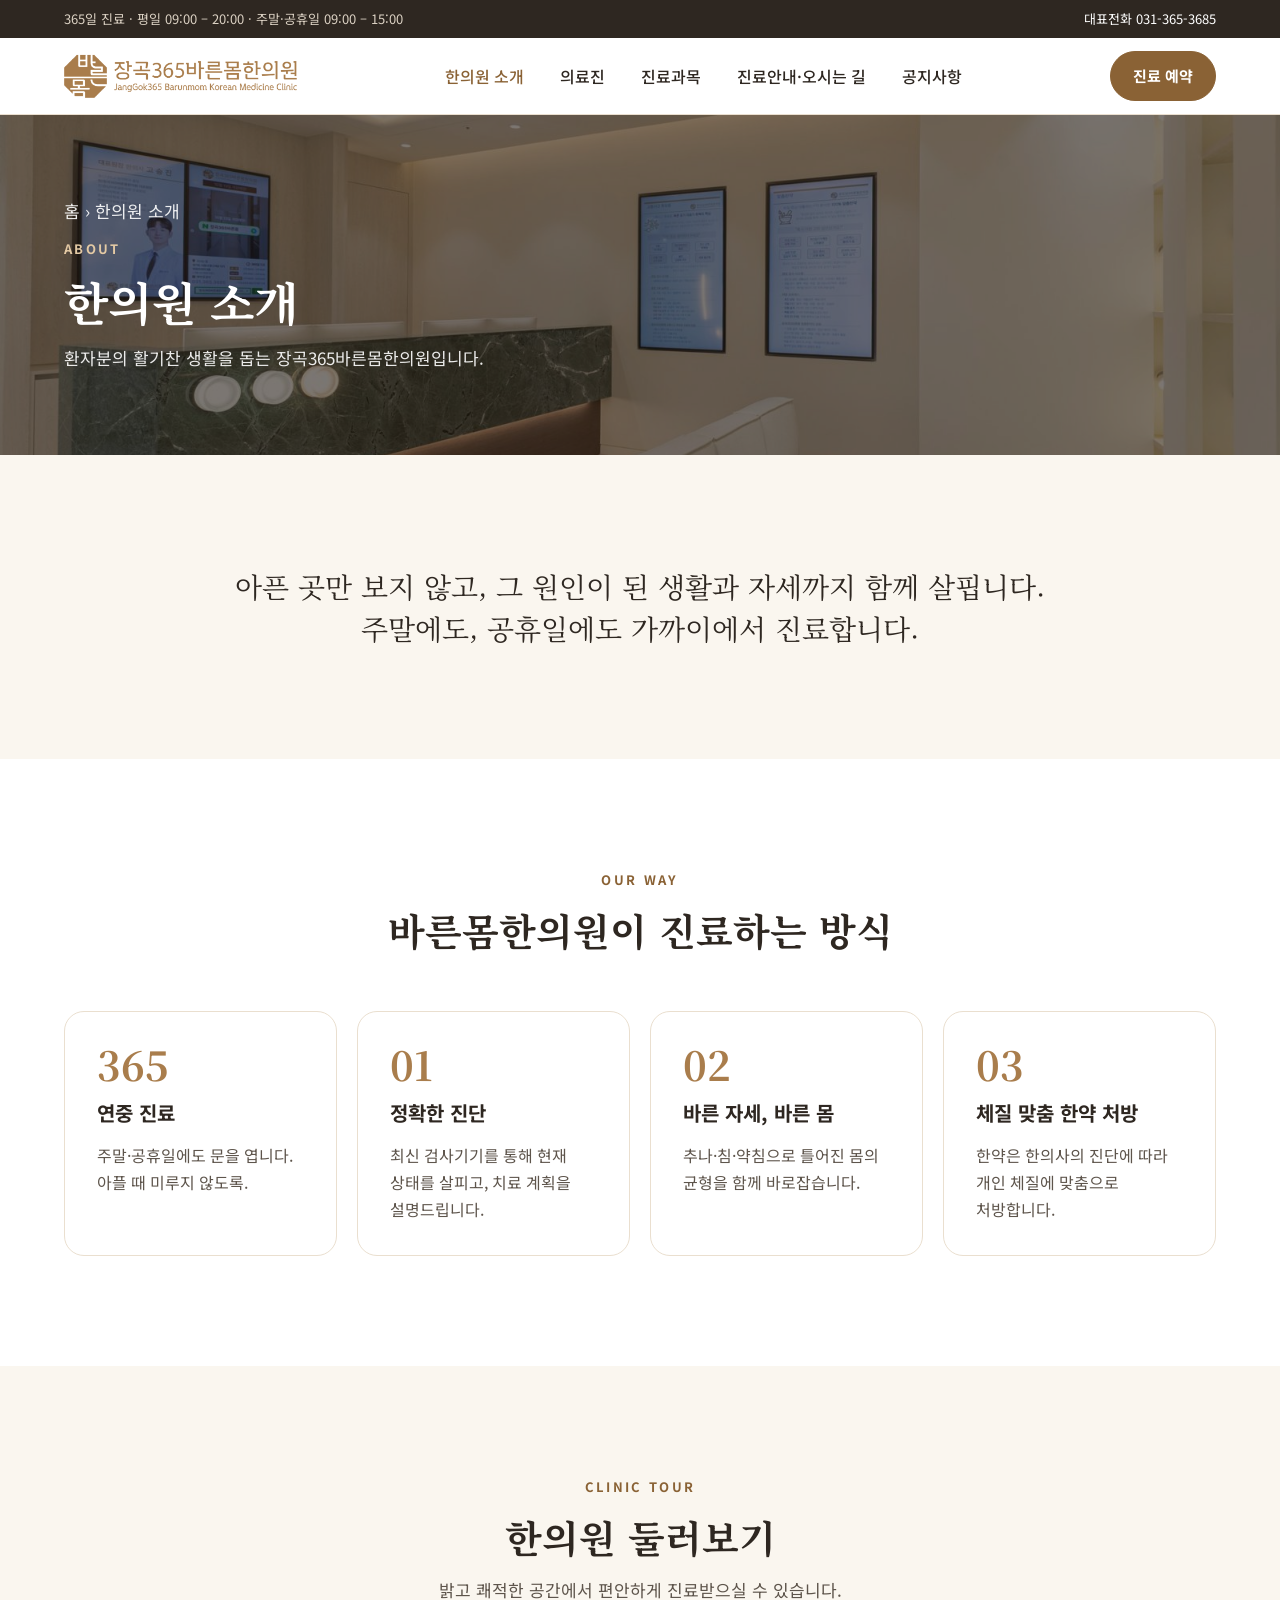
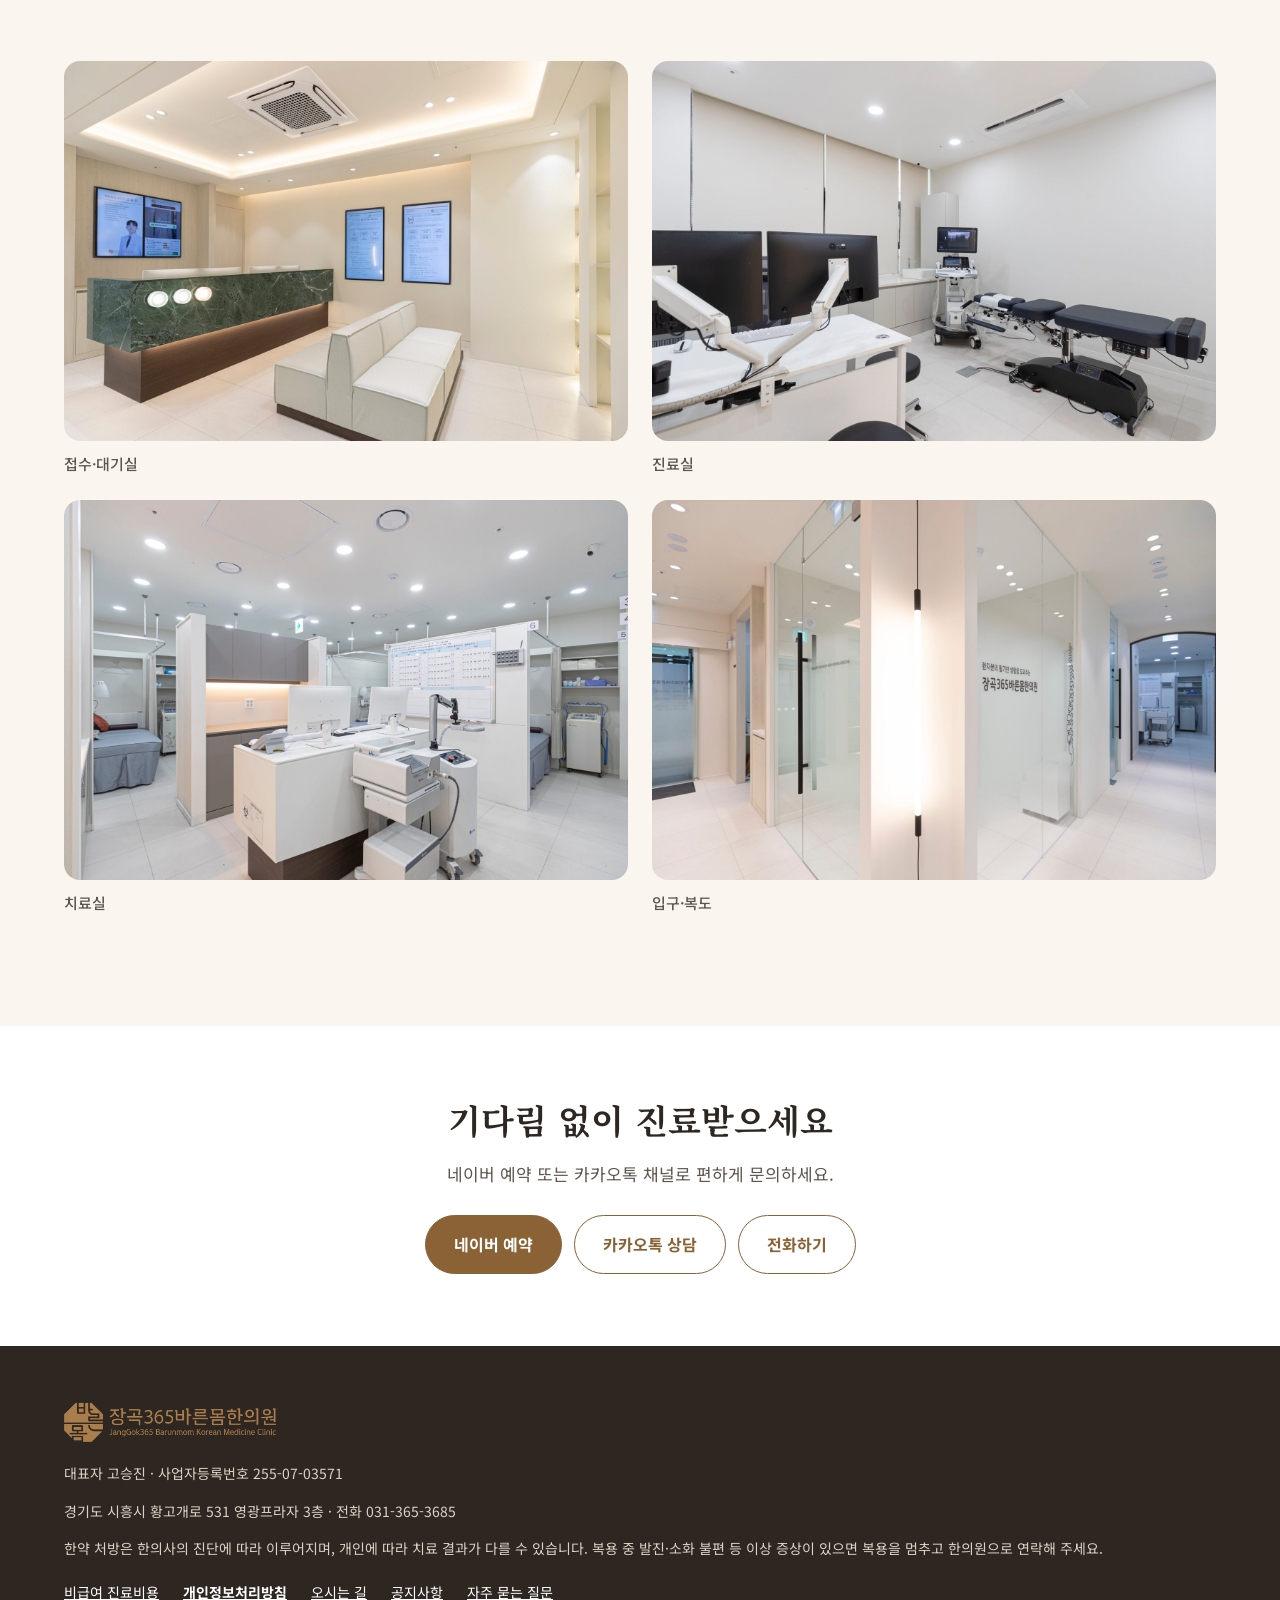
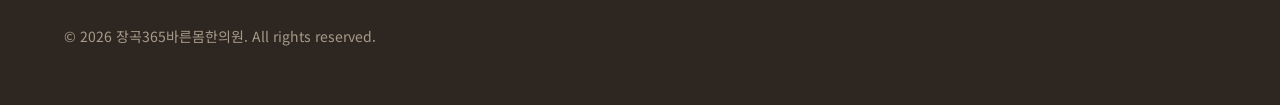
==== about.html @ 6cead95f "장곡365바른몸한의원 홈페이지 첫 업로드 Co-Authored-By: Claude Opus 5.5 <noreply@anthropic.com> Claude-Session: https" ====
<!doctype html>
<html lang="ko">
<head>
<meta charset="utf-8">
<meta name="viewport" content="width=device-width, initial-scale=1">
<title>한의원 소개 | 시흥 장곡동 장곡365바른몸한의원</title>
<meta name="description" content="장곡365바른몸한의원 소개. 365일 진료, 체질 맞춤 진료, 바른 자세와 바른 몸.">
<meta property="og:type" content="website">
<meta property="og:title" content="한의원 소개 | 시흥 장곡동 장곡365바른몸한의원">
<meta property="og:description" content="장곡365바른몸한의원 소개. 365일 진료, 체질 맞춤 진료, 바른 자세와 바른 몸.">
<meta property="og:image" content="images/hero.jpg">
<link rel="icon" type="image/png" href="favicon.png">
<link rel="apple-touch-icon" href="apple-touch-icon.png">
<link rel="preconnect" href="https://fonts.googleapis.com">
<link rel="preconnect" href="https://fonts.gstatic.com" crossorigin>
<link href="https://fonts.googleapis.com/css2?family=Noto+Sans+KR:wght@400;500;700&family=Noto+Serif+KR:wght@500;700&display=swap" rel="stylesheet">
<link rel="stylesheet" href="style.css">
<script src="main.js" defer></script>
<script type="application/ld+json">{"@context": "https://schema.org", "@type": "MedicalClinic", "@id": "https://seungjin0226-design.github.io/homepage/#clinic", "name": "장곡365바른몸한의원", "url": "https://seungjin0226-design.github.io/homepage/", "telephone": "+82-31-365-3685"}</script>
<link rel="canonical" href="https://seungjin0226-design.github.io/homepage/about.html">
</head>
<body>
<div class="topbar"><div class="wrap">
<span>365일 진료 · 평일 09:00 – 20:00 · 주말·공휴일 09:00 – 15:00</span>
<a href="tel:0313653685">대표전화 031-365-3685</a>
</div></div>
<header class="site-header"><div class="wrap">
<a class="logo" href="index.html"><img src="images/logo.png" alt="장곡365바른몸한의원 홈"></a>
<nav aria-label="주 메뉴"><ul class="gnb">
<li><a href="about.html" aria-current="page">한의원 소개</a></li>
<li><a href="doctor.html">의료진</a></li>
<li><a href="care-pain.html">진료과목</a><ul class="sub"><li><a href="care-pain.html">통증·추나</a></li><li><a href="care-accident.html">교통사고 치료</a></li><li><a href="care-diet.html">다이어트</a></li><li><a href="care-skin.html">피부 클리닉</a></li><li><a href="care-constitution.html">체질·보약</a></li><li><a href="care-women.html">여성·산후 관리</a></li><li><a href="care-growth.html">소아 성장 클리닉</a></li></ul></li>
<li><a href="location.html">진료안내·오시는 길</a></li>
<li><a href="notice.html">공지사항</a></li>
</ul></nav>
<a class="btn btn-main header-cta" href="https://booking.naver.com/booking/13/bizes/1511039" target="_blank" rel="noopener">진료 예약</a>
<button class="menu-btn" type="button" aria-label="메뉴 열기" aria-expanded="false" aria-controls="mobile-nav">
<svg width="24" height="24" viewBox="0 0 24 24" fill="none" stroke="currentColor" stroke-width="2" stroke-linecap="round" aria-hidden="true"><path d="M4 7h16M4 12h16M4 17h16"/></svg>
</button>
</div></header>
<nav id="mobile-nav" class="mobile-nav" aria-label="휴대폰 메뉴">
<a href="index.html">홈</a>
<a href="about.html">한의원 소개</a>
<a href="doctor.html">의료진</a>
<a href="care-pain.html">진료과목</a>
<div class="subs"><a href="care-pain.html">통증·추나</a><a href="care-accident.html">교통사고 치료</a><a href="care-diet.html">다이어트</a><a href="care-skin.html">피부 클리닉</a><a href="care-constitution.html">체질·보약</a><a href="care-women.html">여성·산후 관리</a><a href="care-growth.html">소아 성장 클리닉</a></div>
<a href="location.html">진료안내·오시는 길</a>
<a href="notice.html">공지사항</a>
<a href="faq.html">자주 묻는 질문</a>
<a href="https://booking.naver.com/booking/13/bizes/1511039" target="_blank" rel="noopener">네이버 예약</a>
<a href="https://pf.kakao.com/_mDbkn" target="_blank" rel="noopener">카카오톡 상담</a>
</nav>
<main>
<section class="page-hero">
<img src="images/reception.jpg" alt="">
<div class="wrap">
<p class="crumb"><a href="index.html">홈</a> › 한의원 소개</p>
<span class="label">ABOUT</span>
<h1>한의원 소개</h1>
<p>환자분의 활기찬 생활을 돕는 장곡365바른몸한의원입니다.</p>
</div>
</section>

<section class="sec"><div class="wrap narrow">
<p class="lead reveal">아픈 곳만 보지 않고, 그 원인이 된 생활과 자세까지 함께 살핍니다.<br>주말에도, 공휴일에도 가까이에서 진료합니다.</p>
</div></section>

<section class="sec white"><div class="wrap">
<div class="head reveal"><span class="label">OUR WAY</span><h2>바른몸한의원이 진료하는 방식</h2></div>
<div class="values">
<div class="value reveal"><span class="num">365</span><h3>연중 진료</h3><p>주말·공휴일에도 문을 엽니다. 아플 때 미루지 않도록.</p></div>
<div class="value reveal"><span class="num">01</span><h3>정확한 진단</h3><p>최신 검사기기를 통해 현재 상태를 살피고, 치료 계획을 설명드립니다.</p></div>
<div class="value reveal"><span class="num">02</span><h3>바른 자세, 바른 몸</h3><p>추나·침·약침으로 틀어진 몸의 균형을 함께 바로잡습니다.</p></div>
<div class="value reveal"><span class="num">03</span><h3>체질 맞춤 한약 처방</h3><p>한약은 한의사의 진단에 따라 개인 체질에 맞춤으로 처방합니다.</p></div>
</div>
</div></section>

<section class="sec"><div class="wrap">
<div class="head reveal"><span class="label">CLINIC TOUR</span><h2>한의원 둘러보기</h2><p>밝고 쾌적한 공간에서 편안하게 진료받으실 수 있습니다.</p></div>
<div class="gallery big">
<figure class="reveal"><img src="images/reception.jpg" alt="접수·대기실"><figcaption>접수·대기실</figcaption></figure>
<figure class="reveal"><img src="images/hero.jpg" alt="진료실"><figcaption>진료실</figcaption></figure>
<figure class="reveal"><img src="images/treatment.jpg" alt="치료실"><figcaption>치료실</figcaption></figure>
<figure class="reveal"><img src="images/entrance.jpg" alt="입구와 복도"><figcaption>입구·복도</figcaption></figure>
</div>
</div></section>
<section class="sec-sm white"><div class="wrap cta reveal">
<h2>기다림 없이 진료받으세요</h2>
<p>네이버 예약 또는 카카오톡 채널로 편하게 문의하세요.</p>
<div class="btns">
<a class="btn btn-main" href="https://booking.naver.com/booking/13/bizes/1511039" target="_blank" rel="noopener">네이버 예약</a>
<a class="btn btn-line" href="https://pf.kakao.com/_mDbkn" target="_blank" rel="noopener">카카오톡 상담</a>
<a class="btn btn-line" href="tel:0313653685">전화하기</a>
</div>
</div></section>
</main>
<footer><div class="wrap">
<img class="flogo" src="images/logo.png" alt="장곡365바른몸한의원">
<p>대표자 고승진 · 사업자등록번호 255-07-03571</p>
<p>경기도 시흥시 황고개로 531 영광프라자 3층 · 전화 031-365-3685</p>
<p>한약 처방은 한의사의 진단에 따라 이루어지며, 개인에 따라 치료 결과가 다를 수 있습니다. 복용 중 발진·소화 불편 등 이상 증상이 있으면 복용을 멈추고 한의원으로 연락해 주세요.</p>
<nav aria-label="하단 메뉴">
<a href="fees.html">비급여 진료비용</a>
<a href="privacy.html" style="font-weight:700">개인정보처리방침</a>
<a href="location.html">오시는 길</a>
<a href="notice.html">공지사항</a>
<a href="faq.html">자주 묻는 질문</a>
</nav>
<p class="copy">© 2026 장곡365바른몸한의원. All rights reserved.</p>
</div></footer>
<div class="mobile-bar">
<a class="btn btn-line" href="tel:0313653685">전화하기</a>
<a class="btn btn-main" href="https://booking.naver.com/booking/13/bizes/1511039" target="_blank" rel="noopener">네이버 예약</a>
</div>
</body>
</html>
---- style.css ----
:root{
  --main:#8A6235;      /* 메인 색: 버튼, 띠 */
  --main-dark:#6E4C28;
  --gold:#A97D4C;      /* 로고 금색 */
  --bg:#FAF6EF;        /* 배경 */
  --paper:#FFFFFF;
  --text:#2E2721;      /* 글자 */
  --sub:#5E554C;       /* 보조 글자 */
  --line:#EADFCF;      /* 테두리 */
  --dark:#2E2721;
  --serif:'Noto Serif KR',serif;
  --header:76px;
}
*{box-sizing:border-box}
html{scroll-behavior:smooth}
body{margin:0;font-family:'Noto Sans KR',sans-serif;color:var(--text);background:var(--bg);line-height:1.7;word-break:keep-all;-webkit-font-smoothing:antialiased}
img{max-width:100%;display:block}
a{color:var(--main)}
h1,h2,h3{margin:0}
h1,h2{font-family:var(--serif);font-weight:700;line-height:1.3}
p{margin:0}
ul{margin:0;padding:0;list-style:none}
.wrap{max-width:1200px;margin:0 auto;padding:0 24px}
.narrow{max-width:860px}
.sec{padding:110px 0}
.sec-sm{padding:72px 0}
.white{background:var(--paper)}
.label{display:inline-block;font-size:13px;font-weight:700;color:var(--main);letter-spacing:.18em}
.bar{display:block;width:48px;height:2px;background:var(--gold)}
.head{display:flex;flex-direction:column;gap:14px;align-items:center;text-align:center;margin-bottom:56px}
.head h2{font-size:38px}
.head p{color:var(--sub);font-size:17px;max-width:620px}
.btn{display:inline-flex;align-items:center;justify-content:center;gap:8px;text-decoration:none;padding:15px 28px;border-radius:999px;font-weight:700;font-size:16px;transition:background .2s,color .2s,border-color .2s}
.btn-main{background:var(--main);color:#fff;border:1.5px solid var(--main)}
.btn-main:hover{background:var(--main-dark);border-color:var(--main-dark)}
.btn-line{background:#fff;color:var(--main);border:1.5px solid var(--main)}
.btn-line:hover{background:var(--bg)}
.btn-ghost{background:transparent;color:#fff;border:1.5px solid rgba(255,255,255,.8)}
.btn-ghost:hover{background:rgba(255,255,255,.12)}
.more{display:inline-flex;align-items:center;gap:8px;font-weight:700;text-decoration:none;color:var(--main);border-bottom:1px solid var(--gold);padding-bottom:2px}
.more:hover{color:var(--main-dark)}

/* 상단 띠 */
.topbar{background:var(--dark);color:#DCD2C4;font-size:13px}
.topbar .wrap{display:flex;flex-wrap:wrap;justify-content:space-between;gap:6px 16px;padding-top:8px;padding-bottom:8px}
.topbar a{color:#fff;text-decoration:none}

/* 헤더 */
.site-header{background:rgba(255,255,255,.97);border-bottom:1px solid var(--line);position:sticky;top:0;z-index:50;backdrop-filter:blur(6px)}
.site-header .wrap{display:flex;align-items:center;justify-content:space-between;gap:24px;height:var(--header)}
.logo img{height:44px;width:auto}
.gnb{display:flex;align-items:center;gap:36px;font-weight:500;font-size:16px}
.gnb>li{position:relative}
.gnb>li>a{display:block;text-decoration:none;color:var(--text);padding:26px 0}
.gnb>li>a:hover,.gnb>li>a[aria-current="page"]{color:var(--main)}
.gnb .sub{position:absolute;top:100%;left:50%;transform:translate(-50%,8px);background:#fff;border:1px solid var(--line);border-radius:14px;padding:10px;min-width:190px;box-shadow:0 12px 32px rgba(46,39,33,.10);opacity:0;visibility:hidden;transition:opacity .2s,transform .2s}
.gnb>li:hover .sub,.gnb>li:focus-within .sub{opacity:1;visibility:visible;transform:translate(-50%,0)}
.gnb .sub a{display:block;padding:10px 14px;border-radius:8px;text-decoration:none;color:var(--text);font-size:15px;white-space:nowrap}
.gnb .sub a:hover{background:var(--bg);color:var(--main)}
.header-cta{padding:11px 22px;font-size:15px}
.menu-btn{display:none;background:none;border:0;width:44px;height:44px;padding:10px;cursor:pointer;color:var(--text)}
.mobile-nav{display:none}

/* 메인 대표 화면 */
.hero{position:relative;min-height:calc(100svh - var(--header) - 37px);display:flex;align-items:center;color:#fff;overflow:hidden;background:#3a2f25}
.hero .slides{position:absolute;inset:0}
.hero .slides img{position:absolute;inset:0;width:100%;height:100%;object-fit:cover;opacity:0;animation:fade 18s infinite}
.hero .slides img:nth-child(1){animation-delay:0s}
.hero .slides img:nth-child(2){animation-delay:6s}
.hero .slides img:nth-child(3){animation-delay:12s}
@keyframes fade{0%{opacity:0;transform:scale(1.06)}6%{opacity:1}33%{opacity:1}40%{opacity:0;transform:scale(1)}100%{opacity:0}}
.hero::after{content:"";position:absolute;inset:0;background:linear-gradient(90deg,rgba(30,22,15,.78) 0%,rgba(30,22,15,.45) 55%,rgba(30,22,15,.15) 100%)}
.hero .wrap{position:relative;z-index:2;width:100%}
.hero-text{max-width:620px;display:flex;flex-direction:column;gap:26px}
.hero .label{color:#E3C9A4}
.hero h1{font-size:60px;line-height:1.25}
.hero h1 em{font-style:normal;color:#E3C9A4}
.hero p{font-size:19px;color:rgba(255,255,255,.9)}
.hero .btns{display:flex;flex-wrap:wrap;gap:12px;margin-top:6px}
.scroll-cue{position:absolute;left:50%;bottom:28px;transform:translateX(-50%);z-index:2;color:rgba(255,255,255,.8);font-size:12px;letter-spacing:.2em;display:flex;flex-direction:column;align-items:center;gap:8px}
.scroll-cue span{display:block;width:1px;height:36px;background:rgba(255,255,255,.6);animation:cue 2s infinite}
@keyframes cue{0%{transform:scaleY(0);transform-origin:top}50%{transform:scaleY(1);transform-origin:top}51%{transform-origin:bottom}100%{transform:scaleY(0);transform-origin:bottom}}

/* 숫자 띠 */
.stats{display:grid;grid-template-columns:repeat(4,1fr);background:var(--paper);border-bottom:1px solid var(--line)}
.stat{padding:36px 24px;text-align:center;border-right:1px solid var(--line)}
.stat:last-child{border-right:0}
.stat strong{display:block;font-family:var(--serif);font-size:30px;color:var(--main)}
.stat span{color:var(--sub);font-size:15px}

/* 인사 문구 */
.intro{text-align:center;display:flex;flex-direction:column;align-items:center;gap:24px}
.intro h2{font-size:40px}
.intro p{font-size:18px;color:var(--sub);max-width:640px}

/* 진료과목 카드 */
.cares{display:grid;grid-template-columns:repeat(4,1fr);gap:20px}
.care{position:relative;background:#fff;border:1px solid var(--line);border-radius:20px;padding:34px 30px;display:flex;flex-direction:column;gap:10px;text-decoration:none;color:var(--text);transition:transform .25s,box-shadow .25s,border-color .25s}
.care:hover{transform:translateY(-4px);box-shadow:0 16px 36px rgba(46,39,33,.10);border-color:var(--gold)}
.care .no{font-family:var(--serif);font-size:15px;color:var(--gold);font-weight:700}
.care h3{font-size:23px}
.care p{color:var(--sub)}
.care .go{margin-top:10px;font-size:14px;font-weight:700;color:var(--main)}

/* 2단 소개 */
.split{display:grid;grid-template-columns:1fr 1fr;gap:64px;align-items:center}
.split img{width:100%;border-radius:24px;object-fit:cover}
.split-text{display:flex;flex-direction:column;gap:20px}
.split-text h2{font-size:36px}
.split-text p{font-size:17px;color:var(--sub)}

/* 갤러리 */
.gallery{display:grid;grid-template-columns:repeat(4,1fr);gap:16px}
.gallery figure{margin:0;display:flex;flex-direction:column;gap:10px}
.gallery img{width:100%;height:240px;object-fit:cover;border-radius:16px}
.gallery figcaption{font-size:15px;font-weight:500;color:var(--sub)}
.gallery.big{grid-template-columns:repeat(2,1fr);gap:24px}
.gallery.big img{height:380px}

/* 진료안내 띠 */
.info{background:var(--main);color:#fff}
.info .grid{display:grid;grid-template-columns:1fr 1fr;gap:56px}
.info h2{font-size:34px;margin-bottom:22px}
.hours{width:100%;border-collapse:collapse;font-size:17px}
.hours th{text-align:left;font-weight:500;padding:14px 0}
.hours td{text-align:right;padding:14px 0}
.hours tr{border-bottom:1px solid rgba(255,255,255,.3)}
.hours tr:last-child{border-bottom:0}
.info .note{font-size:15px;opacity:.9;margin-top:14px}
.info .tel{display:inline-block;color:#fff;font-size:34px;font-weight:700;text-decoration:none;margin-top:6px}
.map{min-height:240px;border-radius:18px;background:rgba(255,255,255,.12);border:1px solid rgba(255,255,255,.35);display:flex;flex-direction:column;align-items:center;justify-content:center;gap:14px;text-align:center;padding:28px;color:#fff;text-decoration:none;transition:background .2s}
.map:hover{background:rgba(255,255,255,.2)}
.map .pill{background:#fff;color:var(--text);padding:12px 24px;border-radius:999px;font-weight:700;font-size:15px}
.addr{margin-top:18px;font-size:17px}

/* 예약 */
.cta{text-align:center;display:flex;flex-direction:column;align-items:center;gap:18px}
.cta h2{font-size:34px}
.cta p{color:var(--sub);font-size:17px}
.cta .btns{display:flex;flex-wrap:wrap;justify-content:center;gap:12px;margin-top:8px}

/* 서브 페이지 상단 */
.page-hero{position:relative;height:340px;display:flex;align-items:center;color:#fff;overflow:hidden;background:#3a2f25}
.page-hero img{position:absolute;inset:0;width:100%;height:100%;object-fit:cover}
.page-hero::after{content:"";position:absolute;inset:0;background:rgba(30,22,15,.58)}
.page-hero .wrap{position:relative;z-index:2;width:100%;display:flex;flex-direction:column;gap:12px}
.page-hero .label{color:#E3C9A4}
.page-hero h1{font-size:46px}
.page-hero p{font-size:17px;color:rgba(255,255,255,.9)}
.crumb{font-size:14px;color:rgba(255,255,255,.75)}
.crumb a{color:rgba(255,255,255,.9);text-decoration:none}
.tabs{background:#fff;border-bottom:1px solid var(--line);overflow-x:auto}
.tabs ul{display:flex;gap:4px;max-width:1200px;margin:0 auto;padding:0 16px}
.tabs a{display:block;padding:18px 16px;text-decoration:none;color:var(--sub);font-weight:500;white-space:nowrap;border-bottom:2px solid transparent}
.tabs a:hover{color:var(--main)}
.tabs a[aria-current="page"]{color:var(--main);border-bottom-color:var(--main);font-weight:700}

/* 상세 페이지 */
.lead{font-family:var(--serif);font-size:28px;line-height:1.5;text-align:center}
.checks{display:grid;grid-template-columns:repeat(2,1fr);gap:14px}
.checks li{display:flex;gap:14px;align-items:flex-start;background:#fff;border:1px solid var(--line);border-radius:14px;padding:20px 22px;font-size:17px}
.checks svg{flex:none;margin-top:3px}
.methods{display:grid;grid-template-columns:repeat(3,1fr);gap:20px}
.method{background:var(--bg);border:1px solid var(--line);border-radius:18px;padding:30px;display:flex;flex-direction:column;gap:10px}
.method h3{font-size:20px}
.method p{color:var(--sub)}
.steps{display:grid;grid-template-columns:repeat(5,1fr);gap:16px;counter-reset:s}
.step{position:relative;text-align:center;display:flex;flex-direction:column;align-items:center;gap:10px}
.step b{width:56px;height:56px;border-radius:50%;background:var(--main);color:#fff;display:flex;align-items:center;justify-content:center;font-family:var(--serif);font-size:20px}
.step h3{font-size:17px}
.step p{font-size:14px;color:var(--sub)}
.notice{background:#F3EBDD;border-radius:16px;padding:24px 28px;color:var(--sub);font-size:15px}
.notice strong{color:var(--text)}

/* 의료진 */
.doctor-photo{height:620px;object-position:center top;background:#E2E5E8}
.tags{display:flex;flex-wrap:wrap;gap:8px}
.tags li{border:1px solid var(--gold);color:var(--main);border-radius:999px;padding:6px 16px;font-size:14px;font-weight:500}
.sign{font-family:var(--serif);font-size:22px;color:var(--text)}

/* 진료 철학 */
.values{display:grid;grid-template-columns:repeat(4,1fr);gap:20px}
.value{background:#fff;border:1px solid var(--line);border-radius:20px;padding:32px;display:flex;flex-direction:column;gap:12px}
.value .num{font-family:var(--serif);font-size:40px;color:var(--gold);font-weight:700;line-height:1}
.value h3{font-size:20px}
.value p{color:var(--sub)}

/* 문서 페이지 */
.doc h2{font-size:20px;margin:36px 0 10px;font-family:'Noto Sans KR',sans-serif}
.doc p,.doc li{color:#4A4239}
.doc ul{list-style:disc;padding-left:22px}
.fee{width:100%;border-collapse:collapse;background:#fff;margin-top:24px}
.fee th,.fee td{border:1px solid var(--line);padding:12px 14px;text-align:left}
.fee th{background:#F3EBDD}
.fee td.price{text-align:right;white-space:nowrap}



/* 다이어트 (린다이어트) */
.duo{display:grid;grid-template-columns:1fr 1fr;gap:20px;max-width:860px;margin:0 auto}
.duo-card{background:#fff;border:1px solid var(--line);border-radius:22px;padding:40px 32px;text-align:center;display:flex;flex-direction:column;gap:14px;align-items:center}
.duo-no{font-family:var(--serif);font-size:18px;color:#fff;background:var(--gold);border-radius:999px;padding:4px 18px}
.duo-card h3{font-family:var(--serif);font-size:24px;line-height:1.45}
.duo-foot{text-align:center;color:var(--sub);font-size:17px;max-width:640px;margin:32px auto 0}
.flow3{display:grid;grid-template-columns:repeat(3,1fr);gap:20px}
.flow-step{display:flex;gap:16px;align-items:flex-start;background:var(--bg);border:1px solid var(--line);border-radius:18px;padding:24px}
.flow-step b{flex:none;width:44px;height:44px;border-radius:50%;background:var(--main);color:#fff;display:flex;align-items:center;justify-content:center;font-family:var(--serif)}
.flow-step h3{font-size:18px;margin-bottom:4px}
.flow-step p{color:var(--sub);font-size:15px}
.videos{display:grid;grid-template-columns:1fr 1fr;gap:24px}
.video{aspect-ratio:16/9;border-radius:18px;overflow:hidden;background:#2E2721}
.video iframe{width:100%;height:100%;border:0;display:block}
.center{text-align:center}
@media (max-width:860px){.duo,.flow3,.videos{grid-template-columns:1fr}.duo-card{padding:28px 20px}.duo-card h3{font-size:20px}}


/* 공지사항 */
.notice-strip{background:#fff;border:1px solid var(--line);border-radius:22px;padding:32px 36px;display:grid;grid-template-columns:220px 1fr;gap:24px;align-items:start}
.ns-head{display:flex;flex-direction:column;gap:8px;align-items:flex-start}
.ns-head h2{font-size:28px}
.n-list{display:flex;flex-direction:column}
.n-list li a,.n-item summary{display:flex;justify-content:space-between;gap:16px;align-items:center;padding:16px 4px;border-bottom:1px solid var(--line);text-decoration:none;color:var(--text);min-height:44px}
.n-list li:last-child a{border-bottom:0}
.n-list li a:hover .n-title{color:var(--main)}
.n-title{font-weight:500}
.n-date{color:var(--sub);font-size:14px;white-space:nowrap}
.pin{display:inline-block;background:var(--main);color:#fff;font-size:12px;font-weight:700;border-radius:6px;padding:2px 8px;margin-right:8px;vertical-align:2px}
.n-page{border-top:2px solid var(--text)}
.n-item summary{cursor:pointer;list-style:none;font-size:17px;padding:20px 8px}
.n-item summary::-webkit-details-marker{display:none}
.n-item[open] summary{background:var(--bg)}
.n-body{padding:24px 8px 32px;border-bottom:1px solid var(--line);color:#4A4239;display:flex;flex-direction:column;gap:12px}
@media (max-width:860px){.notice-strip{grid-template-columns:1fr;padding:24px 20px}.ns-head{flex-direction:row;align-items:center;justify-content:space-between;width:100%}.ns-head .label{display:none}.ns-head h2{font-size:22px}.n-list li a,.n-item summary{flex-direction:column;align-items:flex-start;gap:4px}}


/* 성장 클리닉 */
.poster{border-radius:18px;border:1px solid var(--line);box-shadow:0 16px 40px rgba(46,39,33,.10);background:#fff}
.test{background:#fff;border:1px solid var(--line);border-left:0;border-radius:16px;padding:20px 24px;display:flex;flex-direction:column;gap:6px}
.test h3{font-size:19px;color:var(--main)}
.test p{font-size:16px}


/* 치료 소개 (사진) */
.tr-list{display:flex;flex-direction:column;gap:40px}
.tr-row{display:grid;grid-template-columns:1.15fr 1fr;gap:56px;align-items:center}
.tr-row img{width:100%;height:380px;object-fit:cover;border-radius:22px}
.tr-row.flip{grid-template-columns:1fr 1.15fr}
.tr-row.flip img{order:2}
.tr-text{display:flex;flex-direction:column;gap:12px}
.tr-no{font-family:var(--serif);font-size:44px;color:var(--gold);font-weight:700;line-height:1}
.tr-text h3{font-family:var(--serif);font-size:30px}
.tr-text p{font-size:17px;color:var(--sub)}
.tr-sub{font-size:15px!important;color:var(--main)!important;font-weight:500}
@media (max-width:860px){.tr-row,.tr-row.flip{grid-template-columns:1fr;gap:20px}.tr-row.flip img{order:0}.tr-row img{height:240px}.tr-text h3{font-size:24px}.tr-no{font-size:34px}.tr-list{gap:48px}}


/* 교통사고 증상 */
.syms{display:grid;grid-template-columns:repeat(3,1fr);gap:16px}
.sym{background:var(--bg);border:1px solid var(--line);border-radius:18px;padding:26px 28px;display:flex;flex-direction:column;gap:6px;border-top:3px solid var(--gold)}
.sym h3{font-size:19px}
.sym p{color:var(--sub);font-size:15px}
@media (max-width:860px){.syms{grid-template-columns:repeat(2,1fr);gap:12px}.sym{padding:18px}}


/* 의료진 */
.docs{display:grid;grid-template-columns:repeat(2,minmax(0,380px));justify-content:center;gap:28px}
.doc-card{background:#fff;border:1px solid var(--line);border-radius:22px;overflow:hidden;text-decoration:none;color:var(--text);transition:transform .25s,box-shadow .25s}
.doc-card:hover{transform:translateY(-4px);box-shadow:0 16px 36px rgba(46,39,33,.10)}
.doc-card img{width:100%;height:440px;object-fit:cover;object-position:center top;background:#E2E5E8}
.doc-card div{padding:22px 26px;display:flex;align-items:baseline;gap:12px}
.doc-role{color:var(--main);font-weight:700;font-size:15px}
.doc-card h3{font-family:var(--serif);font-size:26px}
.flip-split img{order:2}
@media (max-width:860px){.docs{grid-template-columns:1fr 1fr;gap:12px}.doc-card img{height:240px}.doc-card div{padding:14px;flex-direction:column;gap:2px}.doc-card h3{font-size:20px}.flip-split img{order:0}}


/* 원내 후기 안내 */
.rv-wall{display:grid;grid-template-columns:repeat(4,1fr);gap:14px;position:relative}
.rv-card{border-radius:14px;overflow:hidden;border:1px solid var(--line);background:#eee;aspect-ratio:4/3}
.rv-card img{width:100%;height:100%;object-fit:cover}
.rv-card:nth-child(n+9){display:none}
.rv-note{text-align:center;color:var(--sub);font-size:14px;margin-top:20px}
@media (max-width:860px){.rv-wall{grid-template-columns:repeat(2,1fr);gap:10px}.rv-card:nth-child(n+7){display:none}}

.faq .n-item summary{justify-content:flex-start}
.q{display:inline-flex;align-items:center;justify-content:center;width:28px;height:28px;border-radius:50%;background:var(--main);color:#fff;font-family:var(--serif);font-size:14px;margin-right:12px;flex:none}
.faq .n-title{display:flex;align-items:center}
.faq .n-body{padding-left:48px}


/* 피부 클리닉 장비 */
.devs{display:grid;grid-template-columns:1fr 1fr;gap:28px;align-items:start}
.dev{background:var(--bg);border:1px solid var(--line);border-radius:24px;padding:40px 36px;display:flex;flex-direction:column;gap:16px;position:relative}
.dev-top{display:flex;flex-direction:column;gap:6px;align-items:flex-start}
.dev-tag{font-size:13px;font-weight:700;color:var(--main);letter-spacing:.1em}
.dev h3{font-family:var(--serif);font-size:32px}
.dev-en{color:var(--sub);font-size:14px}
.dev-lead{font-size:16px;color:var(--text)}
.dev h4{font-size:16px;margin:8px 0 0;color:var(--main)}
.dev-list{display:flex;flex-direction:column;gap:10px}
.dev-list li{display:flex;gap:10px;align-items:flex-start;font-size:15px}
.dev-list svg{flex:none;margin-top:2px}
.dev-info{margin:0;display:flex;flex-direction:column;border-top:1px solid var(--line)}
.dev-info div{display:grid;grid-template-columns:72px 1fr;gap:12px;padding:10px 0;border-bottom:1px solid var(--line);font-size:15px}
.dev-info dt{font-weight:700}
.dev-info dd{margin:0;color:var(--sub)}
.dev .btn{align-self:flex-start;margin-top:8px}
.soon{position:absolute;top:28px;right:28px;background:#2E2721;color:#fff;font-size:13px;font-weight:700;border-radius:999px;padding:6px 14px}
.dev-soon{background:#fff}
.soon-note{background:#F3EBDD;border-radius:12px;padding:14px 16px;font-size:15px;color:var(--text)}
.steps4{grid-template-columns:repeat(4,1fr)}
@media (max-width:860px){.devs{grid-template-columns:1fr}.dev{padding:28px 22px}.dev h3{font-size:26px}.soon{top:22px;right:20px}.steps4{grid-template-columns:1fr}}


/* 온다 리프팅 */
.onda-hero{display:grid;grid-template-columns:1fr 1.1fr;gap:64px;align-items:center}
.onda-visual{position:relative;height:540px;border-radius:28px;background:radial-gradient(circle at 50% 45%,#FFFFFF 0%,#F3EBDD 55%,#E6D8C2 100%);display:flex;align-items:center;justify-content:center;overflow:hidden}
.onda-word{position:absolute;top:50%;left:50%;transform:translate(-50%,-55%);font-family:var(--serif);font-size:170px;font-weight:500;color:rgba(169,125,76,.16);letter-spacing:.02em;white-space:nowrap}
.onda-visual img{position:relative;height:88%;width:auto;filter:drop-shadow(0 24px 28px rgba(46,39,33,.22))}
.onda-text{display:flex;flex-direction:column;gap:18px}
.onda-text h2{font-size:38px}
.onda-text p{font-size:17px;color:var(--sub)}
.onda-text .btns{display:flex;flex-wrap:wrap;gap:12px;margin-top:6px}
@media (max-width:860px){.onda-hero{grid-template-columns:1fr;gap:32px}.onda-visual{height:420px}.onda-word{font-size:110px}.onda-text h2{font-size:28px}}


/* 아포지플러스 */
.apo{display:grid;grid-template-columns:340px 1fr;gap:40px;align-items:center;max-width:1040px;margin:0 auto}
.apo-visual{position:relative;height:440px;border-radius:22px;background:radial-gradient(circle at 50% 45%,#FFFFFF 0%,#F3EBDD 60%,#E6D8C2 100%);display:flex;align-items:center;justify-content:center;overflow:hidden}
.apo-visual .onda-word{font-size:92px}
.apo-visual img{position:relative;height:78%;width:auto;filter:drop-shadow(0 20px 24px rgba(46,39,33,.22))}
.apo-body{display:flex;flex-direction:column;gap:14px}
@media (max-width:860px){.apo{grid-template-columns:1fr;gap:24px}.apo-visual{height:340px}.apo-visual .onda-word{font-size:72px}}


/* 온다 핸드피스 */
.hps{display:grid;grid-template-columns:1fr 1fr;gap:24px}
.hp{position:relative;background:var(--bg);border:1px solid var(--line);border-radius:24px;padding:44px 40px;display:flex;flex-direction:column;gap:12px;overflow:hidden}
.hp-img{position:absolute;right:20px;top:20px;width:170px;height:auto}
.hp-word{font-family:var(--serif);font-size:64px;font-weight:700;line-height:1;color:var(--gold);letter-spacing:.04em}
.hp-body .hp-word{color:var(--main)}
.hp h3{font-size:22px}
.hp>p,.hp>ul,.hp>h3,.hp>.hp-word{position:relative;max-width:calc(100% - 160px)}
.hp p{color:var(--sub)}
.hp ul{display:flex;flex-direction:column;gap:8px;margin-top:6px}
.hp li{position:relative;padding-left:18px;font-size:15px}
.hp li::before{content:"";position:absolute;left:0;top:10px;width:7px;height:7px;border-radius:50%;background:var(--gold)}
@media (max-width:860px){.hps{grid-template-columns:1fr}.hp{padding:30px 24px}.hp-word{font-size:48px}.hp-img{width:120px;right:12px;top:12px}.hp>p,.hp>ul{max-width:none}.hp>h3,.hp>.hp-word{max-width:calc(100% - 110px)}}

/* 하단 */
footer{background:var(--dark);color:#DCD2C4;font-size:14px}
footer .wrap{padding-top:56px;padding-bottom:56px;display:flex;flex-direction:column;gap:14px}
footer .flogo{height:40px;width:auto;align-self:flex-start;margin-bottom:6px}
footer nav{display:flex;flex-wrap:wrap;gap:8px 24px;margin-top:6px}
footer nav a{color:#fff}
footer .copy{color:#A89A8A;margin-top:6px}

/* 휴대폰 하단 고정 버튼 */
.mobile-bar{display:none}

/* 스크롤 등장 효과 */
.js .reveal{opacity:0;transform:translateY(28px);transition:opacity .8s ease,transform .8s ease}
.js .reveal.in{opacity:1;transform:none}
@media (prefers-reduced-motion:reduce){
  html{scroll-behavior:auto}
  .js .reveal{opacity:1;transform:none;transition:none}
  .hero .slides img{animation:none}
  .hero .slides img:first-child{opacity:1}
  .scroll-cue span{animation:none}
}

@media (max-width:1024px){
  .gnb{gap:22px;font-size:15px}
  .cares,.methods{grid-template-columns:repeat(2,1fr)}
  .values,.gallery{grid-template-columns:repeat(2,1fr)}
  .steps{grid-template-columns:repeat(3,1fr)}
}
@media (max-width:860px){
  :root{--header:64px}
  .topbar{display:none}
  .gnb,.header-cta{display:none}
  .menu-btn{display:block}
  .logo img{height:36px}
  .mobile-nav{display:block;position:fixed;top:var(--header);left:0;right:0;bottom:0;background:#fff;z-index:49;overflow-y:auto;padding:12px 24px 120px;transform:translateX(100%);transition:transform .3s;visibility:hidden}
  .mobile-nav.open{transform:none;visibility:visible}
  .mobile-nav a{display:block;padding:15px 4px;border-bottom:1px solid var(--line);text-decoration:none;color:var(--text);font-size:17px;font-weight:500}
  .mobile-nav .subs a{padding-left:20px;font-size:15px;color:var(--sub);font-weight:400}
  .sec{padding:72px 0}
  .sec-sm{padding:52px 0}
  .head{margin-bottom:36px}
  .head h2,.intro h2{font-size:28px}
  .hero{min-height:560px}
  .hero::after{background:linear-gradient(180deg,rgba(30,22,15,.35) 0%,rgba(30,22,15,.75) 100%)}
  .hero h1{font-size:38px}
  .hero p{font-size:17px}
  .stats{grid-template-columns:repeat(2,1fr)}
  .stat:nth-child(2){border-right:0}
  .stat:nth-child(-n+2){border-bottom:1px solid var(--line)}
  .stat{padding:24px 12px}
  .stat strong{font-size:24px}
  .split,.info .grid{grid-template-columns:1fr;gap:36px}
  .split-text h2{font-size:28px}
  .cares,.methods,.values,.checks{grid-template-columns:1fr}
  .gallery img{height:170px}
  .gallery.big{grid-template-columns:1fr}
  .gallery.big img{height:240px}
  .steps{grid-template-columns:1fr;gap:12px}
  .step{flex-direction:row;text-align:left;align-items:center;gap:16px}
  .step b{flex:none}
  .page-hero{height:240px}
  .page-hero h1{font-size:32px}
  .lead{font-size:22px}
  .doctor-photo{height:440px}
  .cta h2{font-size:26px}
  body{padding-bottom:72px}
  .mobile-bar{display:grid;grid-template-columns:1fr 1fr;gap:8px;position:fixed;left:0;right:0;bottom:0;padding:10px 12px;background:#fff;border-top:1px solid var(--line);z-index:60}
  .mobile-bar .btn{padding:13px 10px}
}
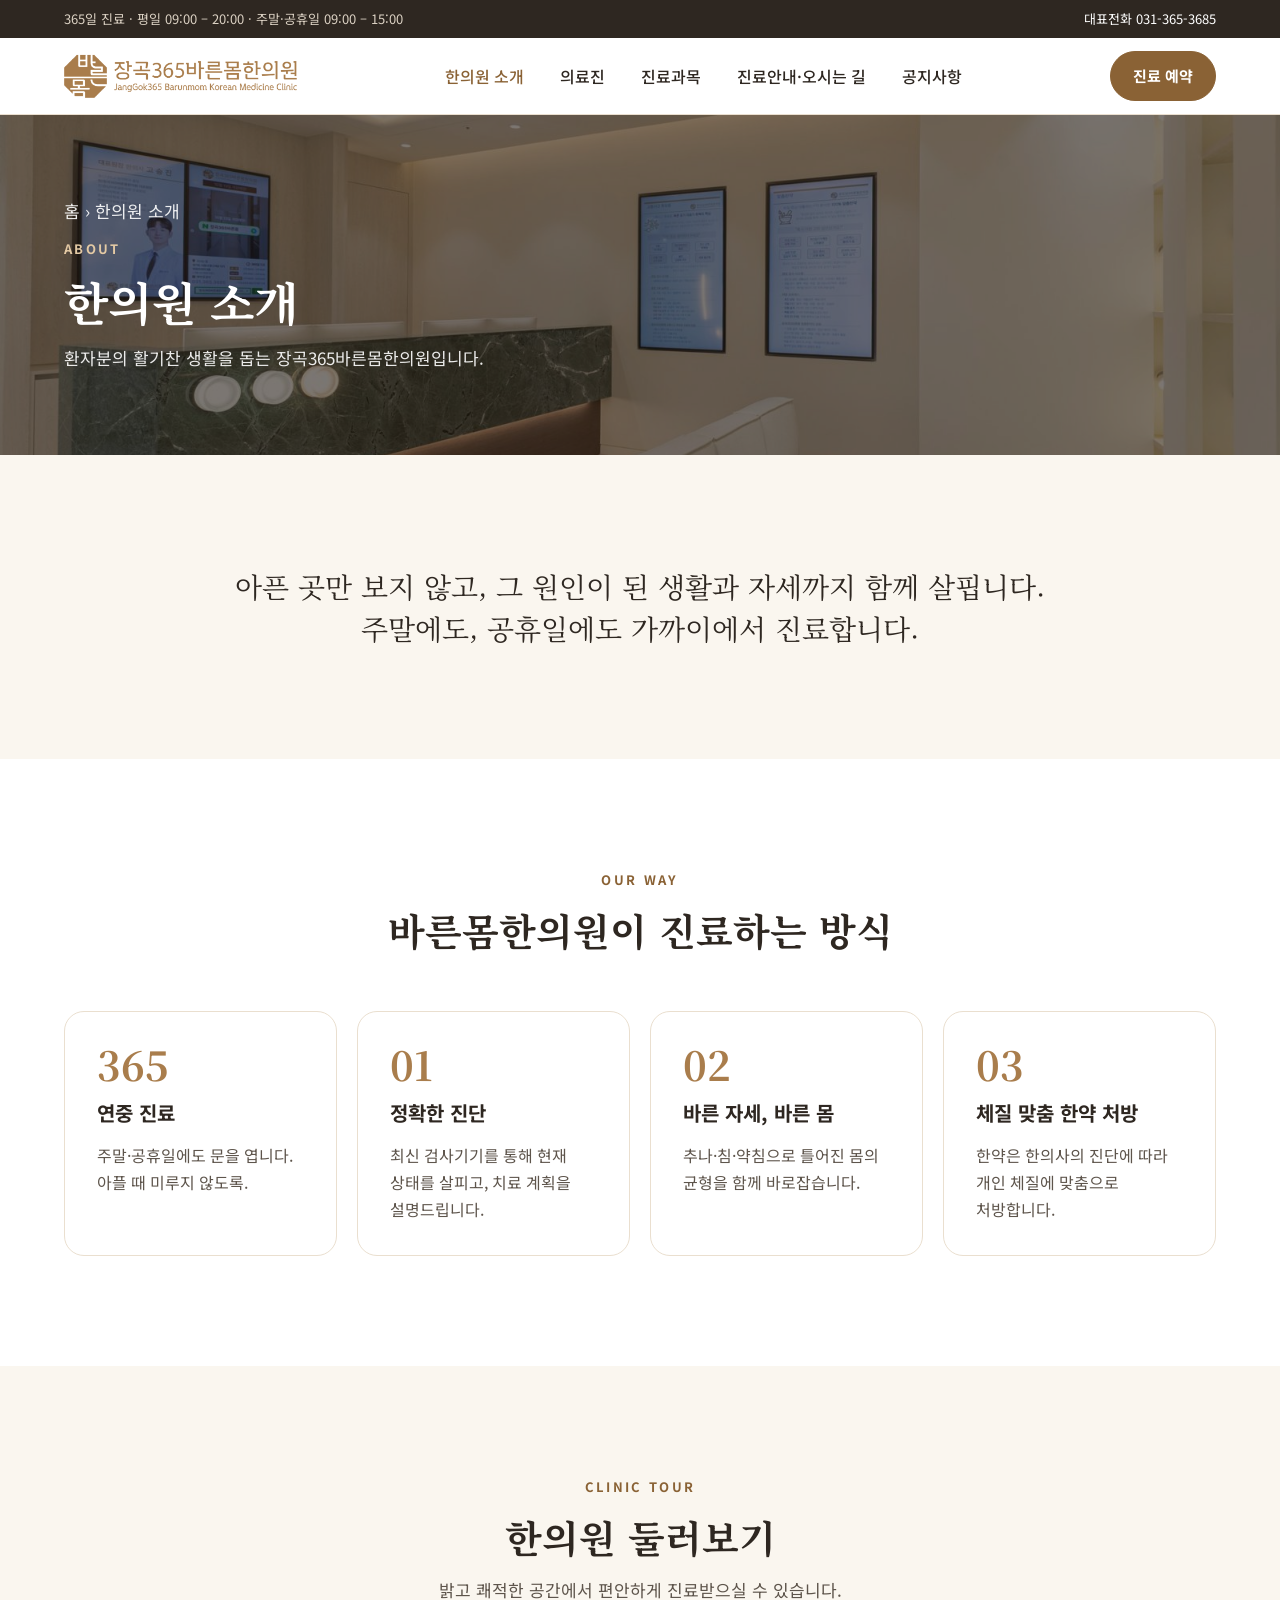
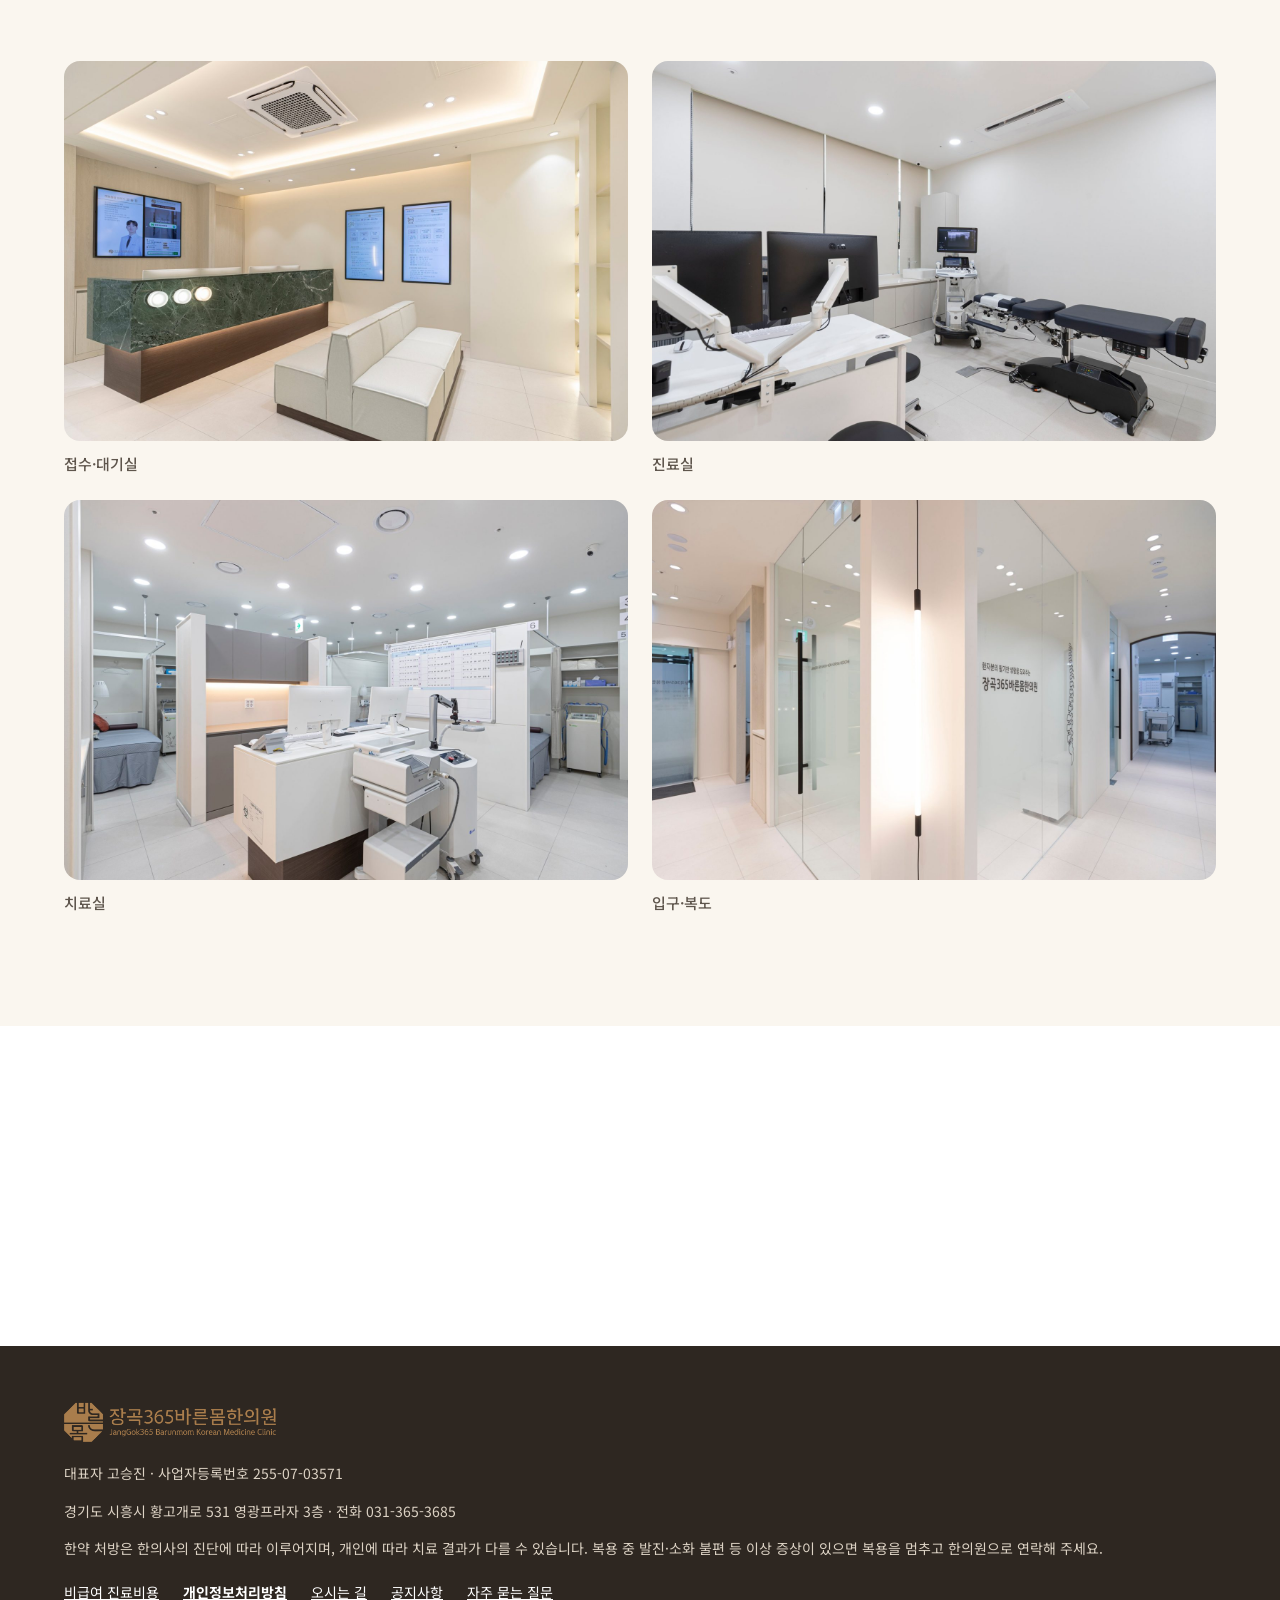
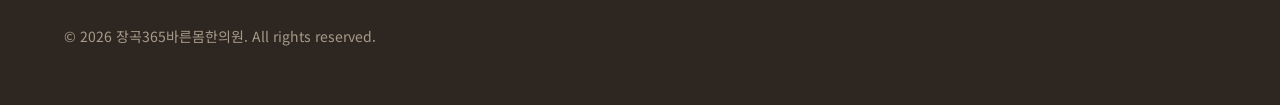
==== commit fb0db1a4: "도메인 janggok365brm.com 연결 Co-Authored-By: Claude Opus 5.5 <noreply@anthropic.com> Claude-Session: htt" ====
--- a/about.html
+++ b/about.html
@@ -14,10 +14,10 @@
 <link rel="preconnect" href="https://fonts.googleapis.com">
 <link rel="preconnect" href="https://fonts.gstatic.com" crossorigin>
 <link href="https://fonts.googleapis.com/css2?family=Noto+Sans+KR:wght@400;500;700&family=Noto+Serif+KR:wght@500;700&display=swap" rel="stylesheet">
-<link rel="stylesheet" href="style.css">
-<script src="main.js" defer></script>
-<script type="application/ld+json">{"@context": "https://schema.org", "@type": "MedicalClinic", "@id": "https://seungjin0226-design.github.io/homepage/#clinic", "name": "장곡365바른몸한의원", "url": "https://seungjin0226-design.github.io/homepage/", "telephone": "+82-31-365-3685"}</script>
-<link rel="canonical" href="https://seungjin0226-design.github.io/homepage/about.html">
+<link rel="stylesheet" href="style.css?v=202611161446">
+<script src="main.js?v=202611161446" defer></script>
+<script type="application/ld+json">{"@context": "https://schema.org", "@type": "MedicalClinic", "@id": "https://janggok365brm.com/#clinic", "name": "장곡365바른몸한의원", "url": "https://janggok365brm.com/", "telephone": "+82-31-365-3685"}</script>
+<link rel="canonical" href="https://janggok365brm.com/about.html">
 </head>
 <body>
 <div class="topbar"><div class="wrap">
--- a/style.css
+++ b/style.css
@@ -346,6 +346,21 @@
 .hp li{position:relative;padding-left:18px;font-size:15px}
 .hp li::before{content:"";position:absolute;left:0;top:10px;width:7px;height:7px;border-radius:50%;background:var(--gold)}
 @media (max-width:860px){.hps{grid-template-columns:1fr}.hp{padding:30px 24px}.hp-word{font-size:48px}.hp-img{width:120px;right:12px;top:12px}.hp>p,.hp>ul{max-width:none}.hp>h3,.hp>.hp-word{max-width:calc(100% - 110px)}}
+
+
+/* 이벤트 팝업 */
+.pop{position:fixed;inset:0;z-index:100;background:rgba(30,22,15,.55);display:flex;align-items:center;justify-content:center;padding:20px}
+.pop[hidden]{display:none}
+body.pop-open{overflow:hidden}
+.pop-box{position:relative;width:100%;max-width:420px;max-height:92vh;background:#fff;border-radius:18px;overflow:hidden;display:flex;flex-direction:column;box-shadow:0 24px 60px rgba(0,0,0,.3)}
+.pop-img{display:block;overflow:auto;flex:1 1 auto}
+.pop-img img{width:100%;height:auto;display:block}
+.pop-x{position:absolute;top:10px;right:10px;width:44px;height:44px;border-radius:50%;border:0;background:rgba(255,255,255,.9);color:var(--text);display:flex;align-items:center;justify-content:center;cursor:pointer;box-shadow:0 2px 8px rgba(0,0,0,.15)}
+.pop-cta{margin:12px 14px 4px;border-radius:12px}
+.pop-foot{display:grid;grid-template-columns:1fr 1fr;border-top:1px solid var(--line);margin-top:8px}
+.pop-foot button{background:#fff;border:0;padding:14px 10px;font:inherit;font-size:15px;color:var(--sub);cursor:pointer;min-height:48px}
+.pop-foot button+button{border-left:1px solid var(--line);color:var(--text);font-weight:700}
+.pop-foot button:hover{background:var(--bg)}
 
 /* 하단 */
 footer{background:var(--dark);color:#DCD2C4;font-size:14px}
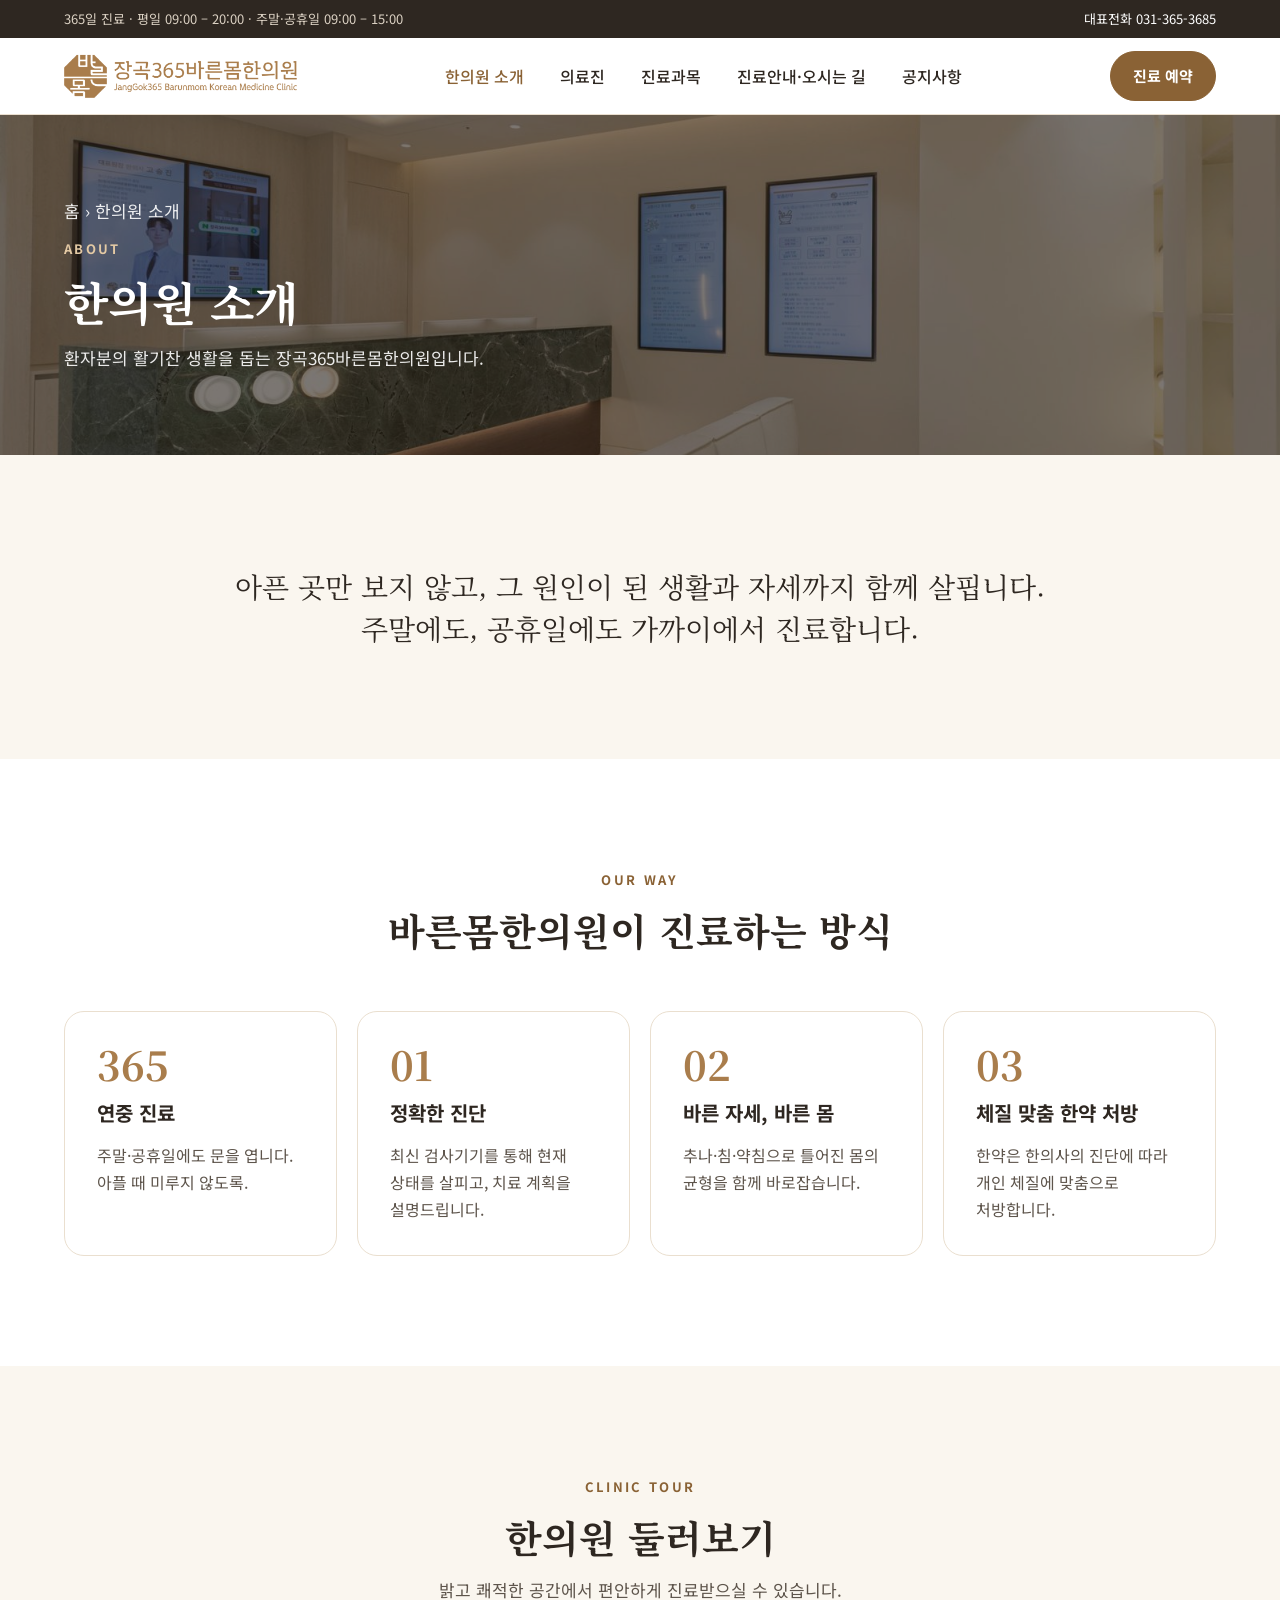
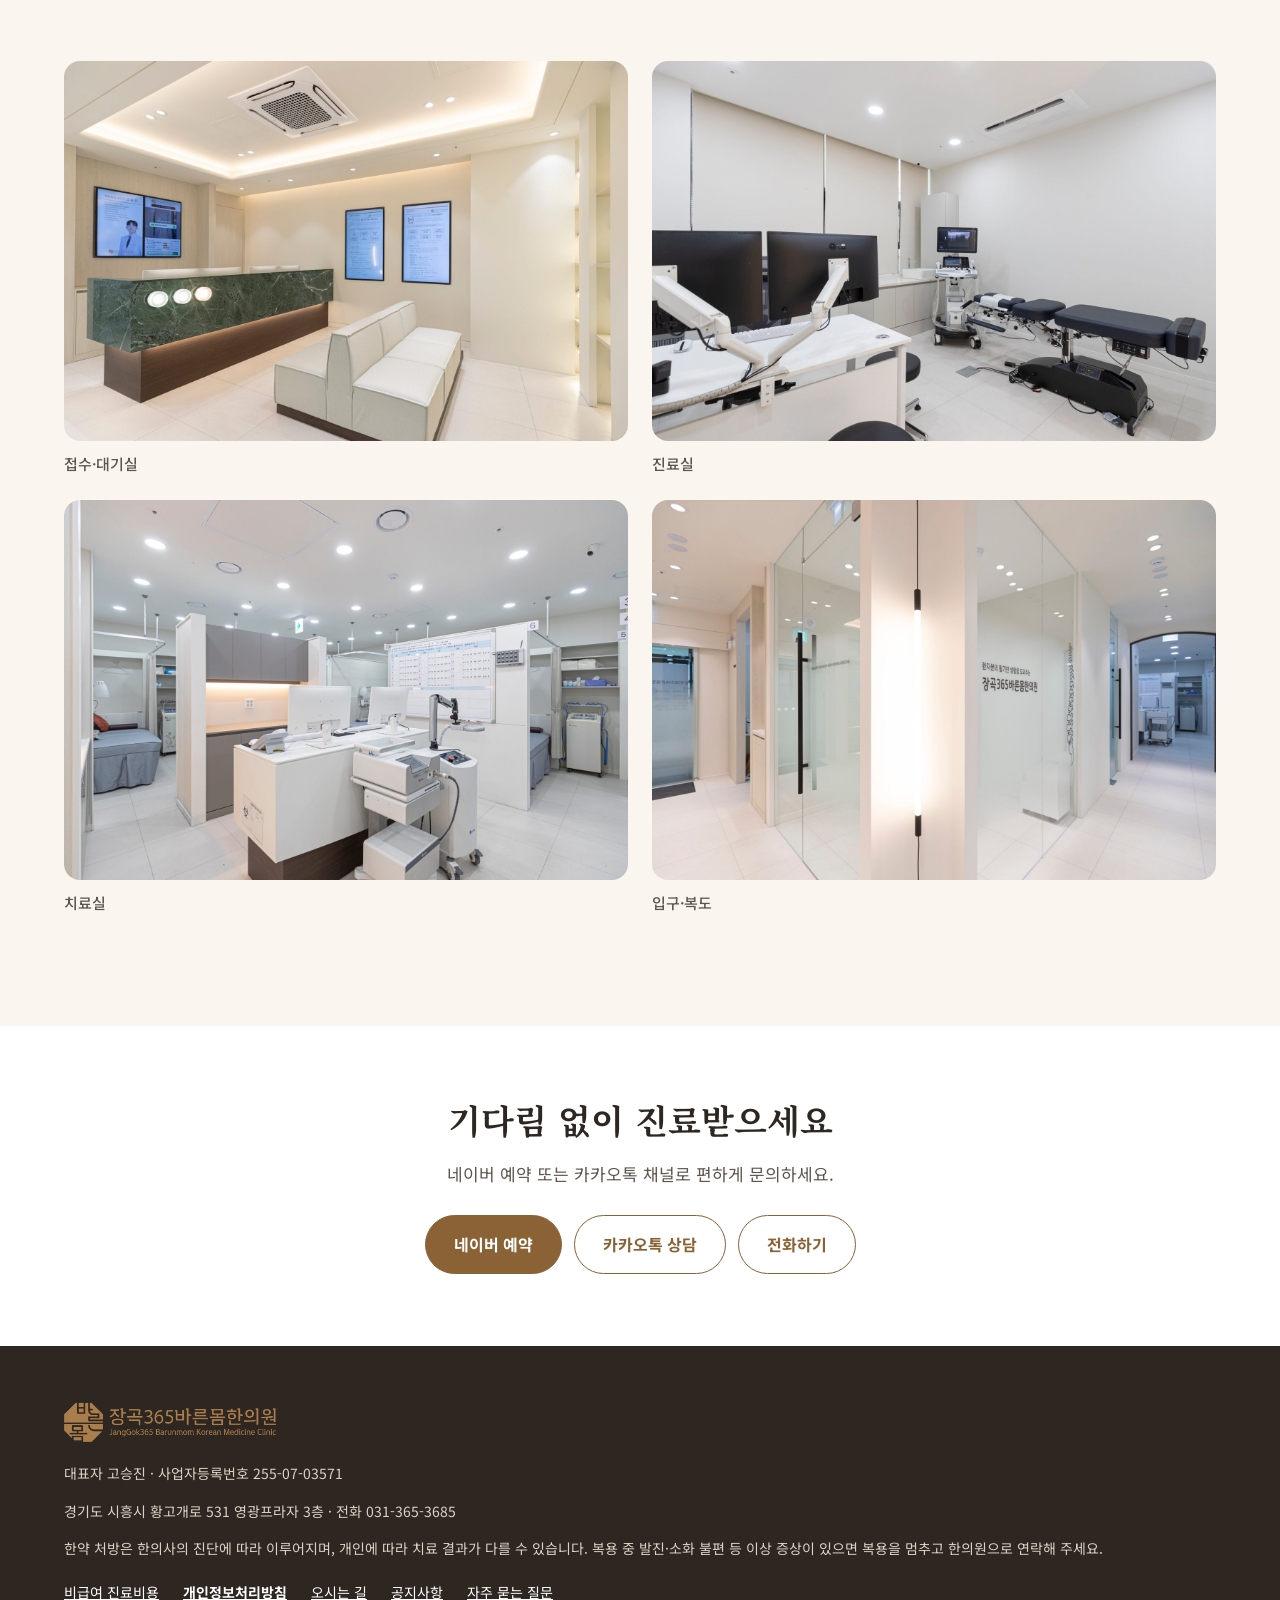
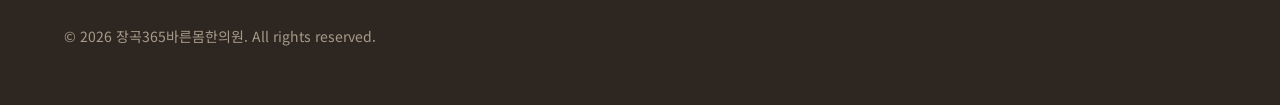
==== commit ed714996: "이벤트 팝업 이미지 교체 Co-Authored-By: Claude Opus 5.5 <noreply@anthropic.com> Claude-Session: https://claude" ====
--- a/about.html
+++ b/about.html
@@ -14,8 +14,8 @@
 <link rel="preconnect" href="https://fonts.googleapis.com">
 <link rel="preconnect" href="https://fonts.gstatic.com" crossorigin>
 <link href="https://fonts.googleapis.com/css2?family=Noto+Sans+KR:wght@400;500;700&family=Noto+Serif+KR:wght@500;700&display=swap" rel="stylesheet">
-<link rel="stylesheet" href="style.css?v=202611161446">
-<script src="main.js?v=202611161446" defer></script>
+<link rel="stylesheet" href="style.css?v=202611161534">
+<script src="main.js?v=202611161534" defer></script>
 <script type="application/ld+json">{"@context": "https://schema.org", "@type": "MedicalClinic", "@id": "https://janggok365brm.com/#clinic", "name": "장곡365바른몸한의원", "url": "https://janggok365brm.com/", "telephone": "+82-31-365-3685"}</script>
 <link rel="canonical" href="https://janggok365brm.com/about.html">
 </head>
